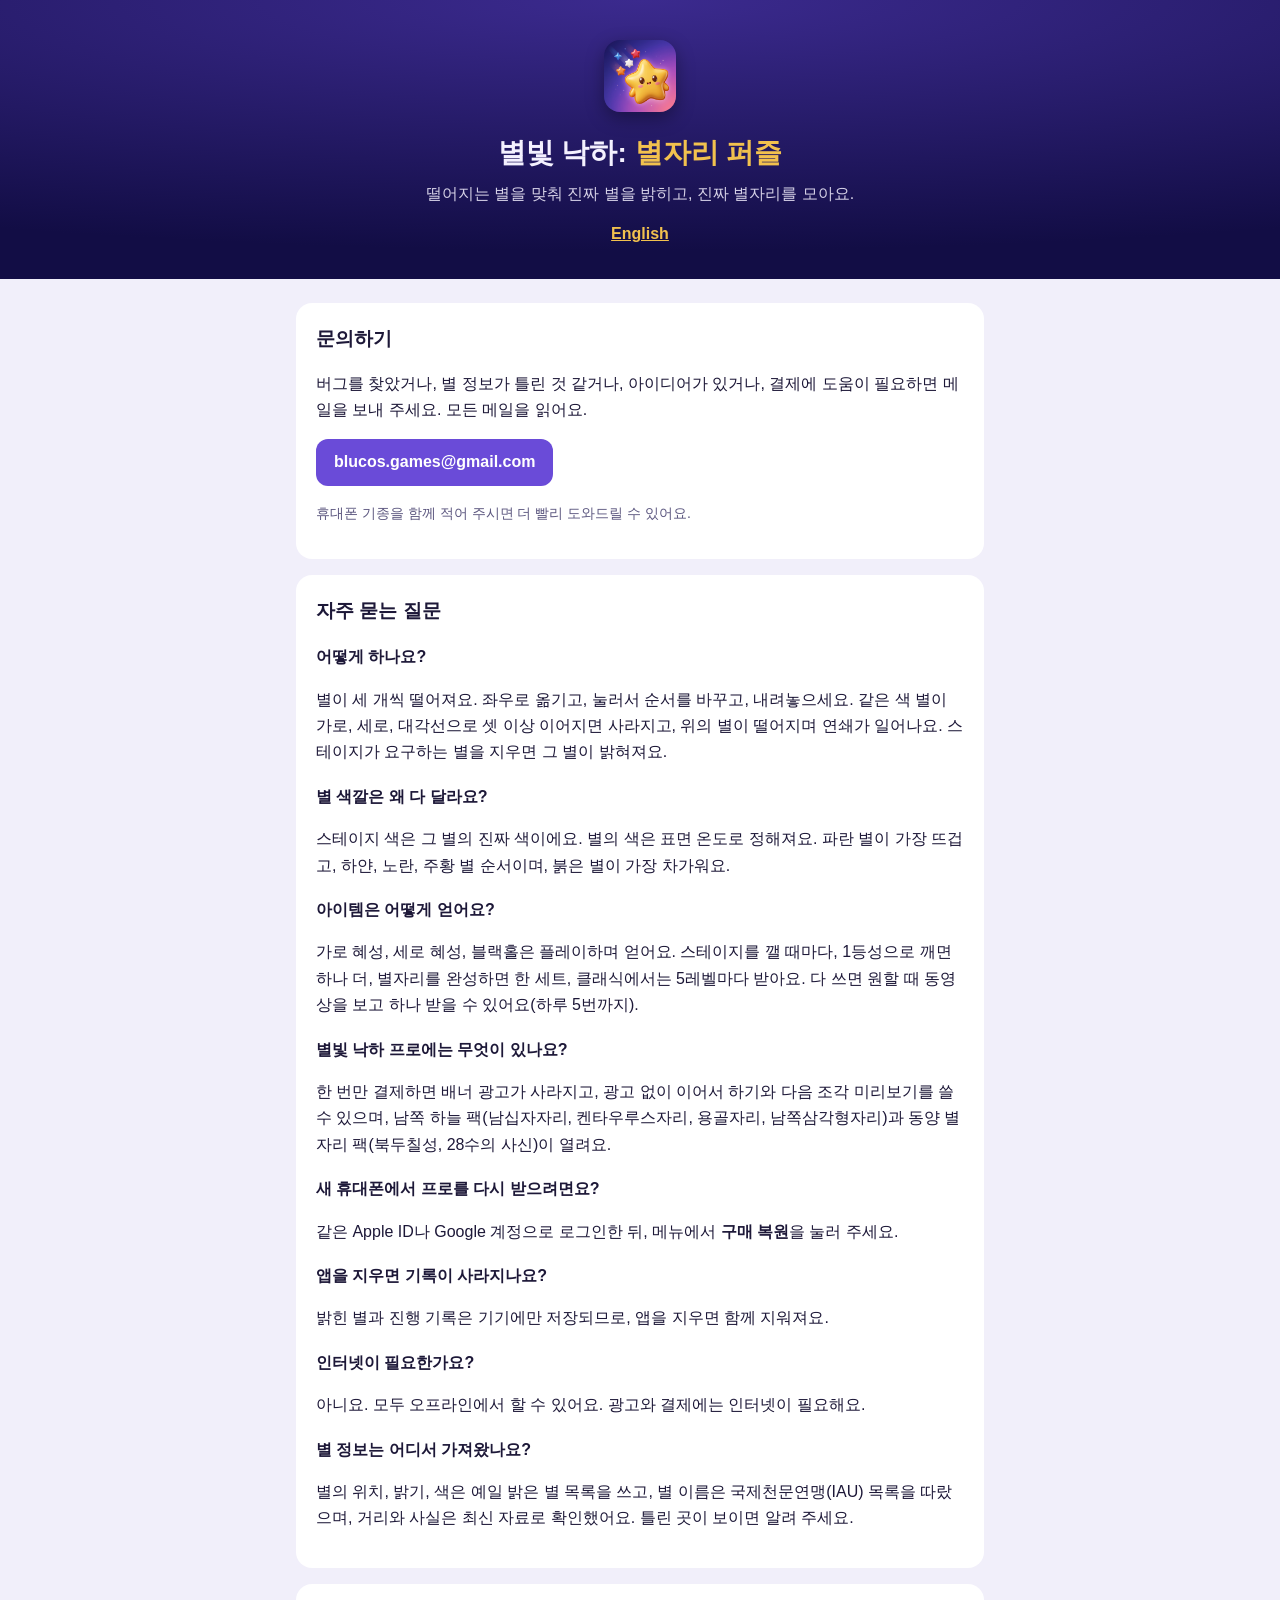
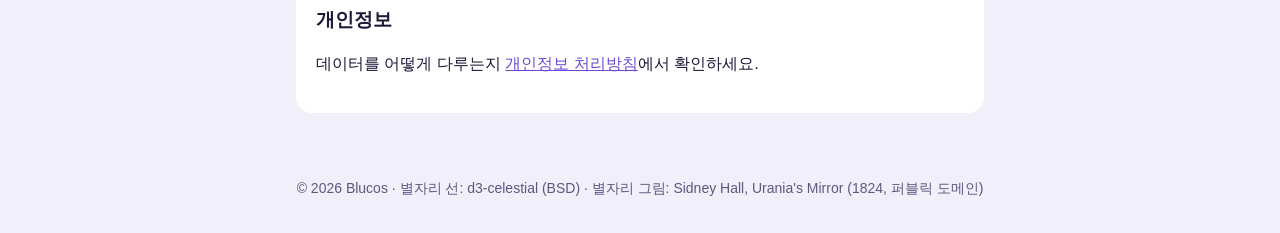
==== ko.html @ 7cfeb835 "Update support and privacy pages" ====
<!doctype html>
<html lang="ko">
<head>
  <meta charset="utf-8">
  <meta name="viewport" content="width=device-width, initial-scale=1">
  <title>별빛 낙하 — 도움말</title>
  <meta name="description" content="별빛 낙하: 별자리 퍼즐 도움말과 문의">
  <link rel="stylesheet" href="style.css">
</head>
<body>
  <header>
    <img src="icon.png" alt="">
    <h1>별빛 낙하: <span>별자리 퍼즐</span></h1>
    <p>떨어지는 별을 맞춰 진짜 별을 밝히고, 진짜 별자리를 모아요.</p>
    <nav class="lang"><a href="index.html">English</a></nav>
  </header>
  <main>
    <section>
      <h2>문의하기</h2>
      <p>버그를 찾았거나, 별 정보가 틀린 것 같거나, 아이디어가 있거나, 결제에 도움이 필요하면 메일을 보내 주세요. 모든 메일을 읽어요.</p>
      <p><a class="btn" href="mailto:blucos.games@gmail.com?subject=Starfall%20%EB%AC%B8%EC%9D%98">blucos.games@gmail.com</a></p>
      <p class="muted">휴대폰 기종을 함께 적어 주시면 더 빨리 도와드릴 수 있어요.</p>
    </section>

    <section>
      <h2>자주 묻는 질문</h2>
      <h3>어떻게 하나요?</h3>
      <p>별이 세 개씩 떨어져요. 좌우로 옮기고, 눌러서 순서를 바꾸고, 내려놓으세요. 같은 색 별이 가로, 세로, 대각선으로 셋 이상 이어지면 사라지고, 위의 별이 떨어지며 연쇄가 일어나요. 스테이지가 요구하는 별을 지우면 그 별이 밝혀져요.</p>
      <h3>별 색깔은 왜 다 달라요?</h3>
      <p>스테이지 색은 그 별의 진짜 색이에요. 별의 색은 표면 온도로 정해져요. 파란 별이 가장 뜨겁고, 하얀, 노란, 주황 별 순서이며, 붉은 별이 가장 차가워요.</p>
      <h3>아이템은 어떻게 얻어요?</h3>
      <p>가로 혜성, 세로 혜성, 블랙홀은 플레이하며 얻어요. 스테이지를 깰 때마다, 1등성으로 깨면 하나 더, 별자리를 완성하면 한 세트, 클래식에서는 5레벨마다 받아요. 다 쓰면 원할 때 동영상을 보고 하나 받을 수 있어요(하루 5번까지).</p>
      <h3>별빛 낙하 프로에는 무엇이 있나요?</h3>
      <p>한 번만 결제하면 배너 광고가 사라지고, 광고 없이 이어서 하기와 다음 조각 미리보기를 쓸 수 있으며, 남쪽 하늘 팩(남십자자리, 켄타우루스자리, 용골자리, 남쪽삼각형자리)과 동양 별자리 팩(북두칠성, 28수의 사신)이 열려요.</p>
      <h3>새 휴대폰에서 프로를 다시 받으려면요?</h3>
      <p>같은 Apple ID나 Google 계정으로 로그인한 뒤, 메뉴에서 <b>구매 복원</b>을 눌러 주세요.</p>
      <h3>앱을 지우면 기록이 사라지나요?</h3>
      <p>밝힌 별과 진행 기록은 기기에만 저장되므로, 앱을 지우면 함께 지워져요.</p>
      <h3>인터넷이 필요한가요?</h3>
      <p>아니요. 모두 오프라인에서 할 수 있어요. 광고와 결제에는 인터넷이 필요해요.</p>
      <h3>별 정보는 어디서 가져왔나요?</h3>
      <p>별의 위치, 밝기, 색은 예일 밝은 별 목록을 쓰고, 별 이름은 국제천문연맹(IAU) 목록을 따랐으며, 거리와 사실은 최신 자료로 확인했어요. 틀린 곳이 보이면 알려 주세요.</p>
    </section>

    <section>
      <h2>개인정보</h2>
      <p>데이터를 어떻게 다루는지 <a href="privacy-ko.html">개인정보 처리방침</a>에서 확인하세요.</p>
    </section>
  </main>
  <footer>© 2026 Blucos · 별자리 선: d3-celestial (BSD) · 별자리 그림: Sidney Hall, Urania's Mirror (1824, 퍼블릭 도메인)</footer>
</body>
</html>
---- style.css ----
:root {
  --ink: #1d1838;
  --muted: #5d5880;
  --bg: #f1effa;
  --card: #ffffff;
  --accent: #6a4bd8;
  --top: #120d45;
}
@media (prefers-color-scheme: dark) {
  :root {
    --ink: #ece9ff;
    --muted: #a9a3d6;
    --bg: #0b0a24;
    --card: #17153a;
    --accent: #ffd56b;
  }
}
* { box-sizing: border-box; }
body {
  margin: 0;
  font: 16px/1.65 -apple-system, BlinkMacSystemFont, "Apple SD Gothic Neo", "Segoe UI", sans-serif;
  color: var(--ink);
  background: var(--bg);
}
header {
  padding: 40px 16px 32px;
  color: #f4f1ff;
  background: radial-gradient(120% 90% at 50% 0%, #3b2a8e, var(--top));
  text-align: center;
}
header img { width: 72px; height: 72px; border-radius: 16px; box-shadow: 0 6px 18px rgba(0,0,0,.35); }
header h1 { margin: 10px 0 4px; font-size: 28px; }
header h1 span { color: #f2c14e; }
header p { margin: 0; color: rgba(244, 241, 255, 0.85); }
nav.lang { margin-top: 14px; }
nav.lang a { color: #f2c14e; font-weight: 600; }
main { max-width: 720px; margin: 0 auto; padding: 24px 16px 48px; }
section { margin-bottom: 16px; padding: 20px; border-radius: 16px; background: var(--card); }
h2 { margin: 0 0 8px; font-size: 19px; }
h3 { margin: 18px 0 4px; font-size: 16px; }
p, li { color: var(--ink); }
.muted { color: var(--muted); font-size: 14px; }
a { color: var(--accent); }
.btn {
  display: inline-block;
  padding: 10px 18px;
  border-radius: 12px;
  color: #fff;
  background: #6a4bd8;
  font-weight: 700;
  text-decoration: none;
}
footer { text-align: center; color: var(--muted); font-size: 14px; padding: 0 16px 32px; }
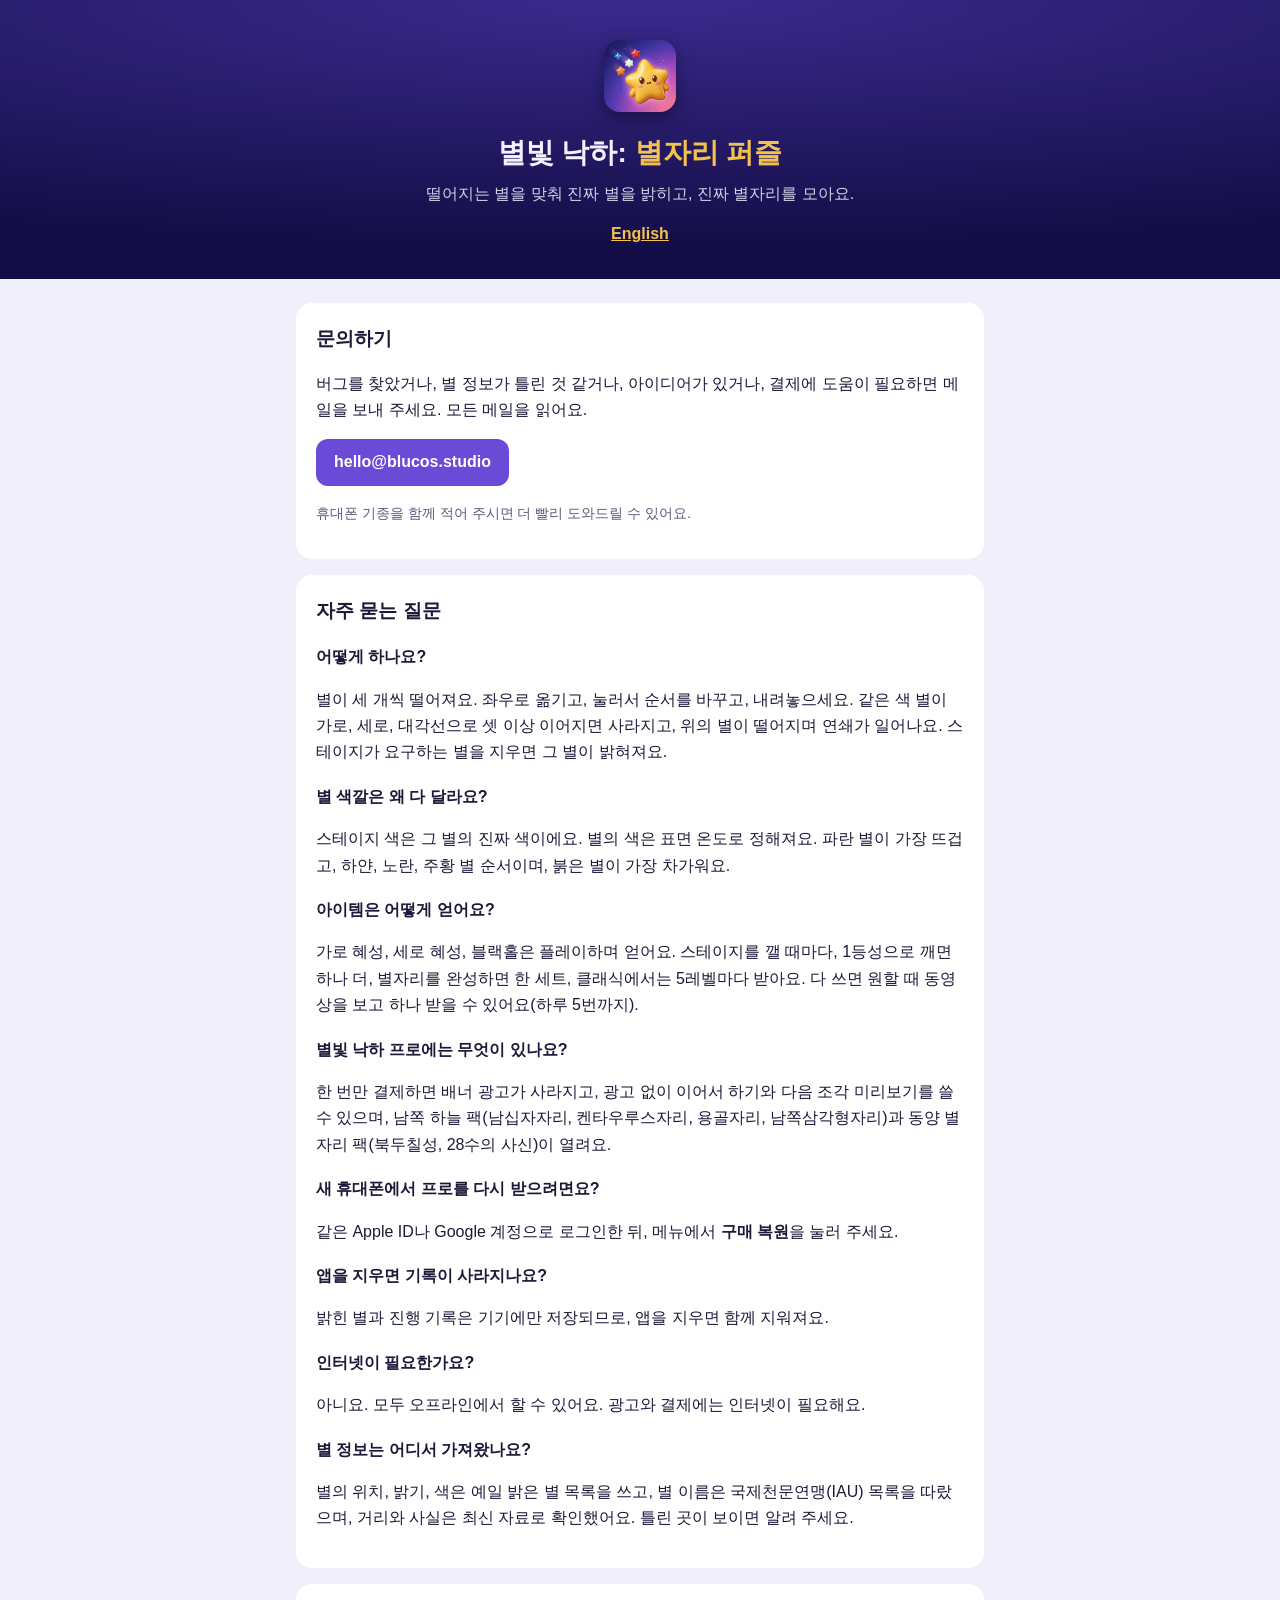
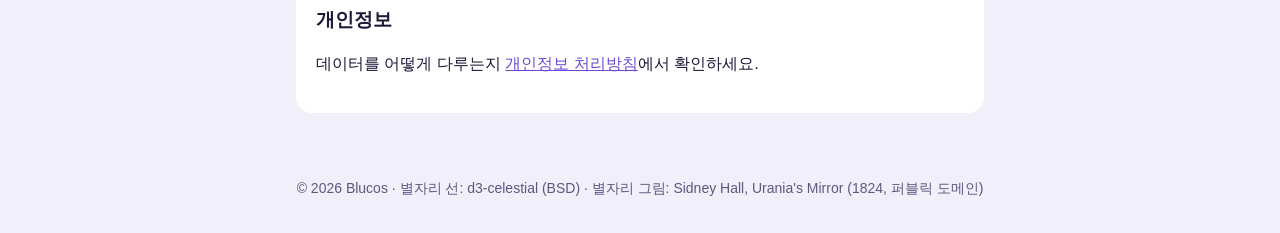
==== commit 07488845: "Update support and privacy pages" ====
--- a/ko.html
+++ b/ko.html
@@ -18,7 +18,7 @@
     <section>
       <h2>문의하기</h2>
       <p>버그를 찾았거나, 별 정보가 틀린 것 같거나, 아이디어가 있거나, 결제에 도움이 필요하면 메일을 보내 주세요. 모든 메일을 읽어요.</p>
-      <p><a class="btn" href="mailto:blucos.games@gmail.com?subject=Starfall%20%EB%AC%B8%EC%9D%98">blucos.games@gmail.com</a></p>
+      <p><a class="btn" href="mailto:hello@blucos.studio?subject=Starfall%20%EB%AC%B8%EC%9D%98">hello@blucos.studio</a></p>
       <p class="muted">휴대폰 기종을 함께 적어 주시면 더 빨리 도와드릴 수 있어요.</p>
     </section>
 
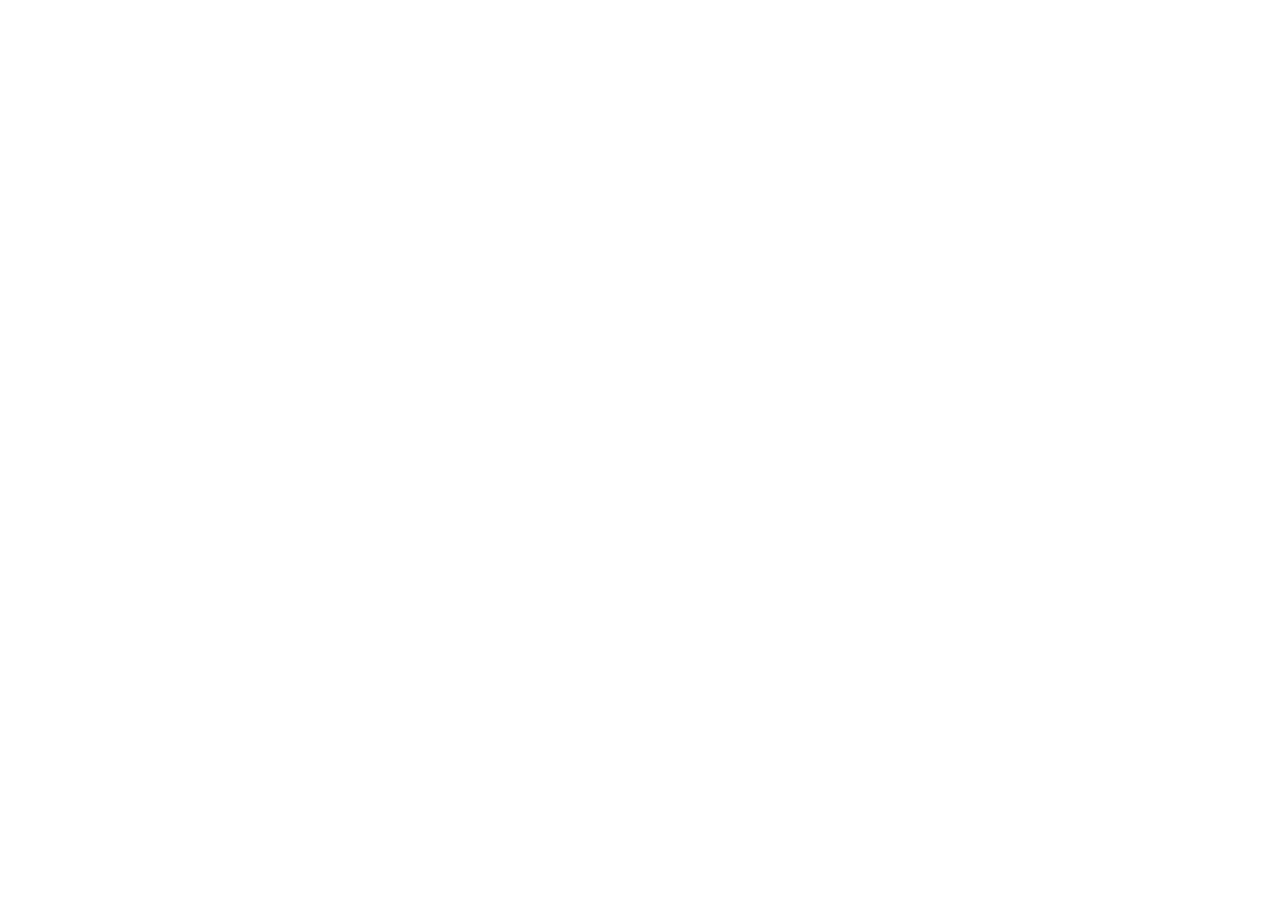
==== commit fa171bf2: "Pages moved to blucos.studio/games/starfall/: each page here now redirects to the same file there (s" ====
--- a/ko.html
+++ b/ko.html
@@ -3,50 +3,13 @@
 <head>
   <meta charset="utf-8">
   <meta name="viewport" content="width=device-width, initial-scale=1">
-  <title>별빛 낙하 — 도움말</title>
-  <meta name="description" content="별빛 낙하: 별자리 퍼즐 도움말과 문의">
-  <link rel="stylesheet" href="style.css">
+  <title>Blucos Games</title>
+  <link rel="canonical" href="https://blucos.studio/games/starfall/ko.html">
+  <meta name="robots" content="noindex">
+  <meta http-equiv="refresh" content="0; url=https://blucos.studio/games/starfall/ko.html">
+  <script>location.replace('https://blucos.studio/games/starfall/ko.html' + location.hash);</script>
 </head>
 <body>
-  <header>
-    <img src="icon.png" alt="">
-    <h1>별빛 낙하: <span>별자리 퍼즐</span></h1>
-    <p>떨어지는 별을 맞춰 진짜 별을 밝히고, 진짜 별자리를 모아요.</p>
-    <nav class="lang"><a href="index.html">English</a></nav>
-  </header>
-  <main>
-    <section>
-      <h2>문의하기</h2>
-      <p>버그를 찾았거나, 별 정보가 틀린 것 같거나, 아이디어가 있거나, 결제에 도움이 필요하면 메일을 보내 주세요. 모든 메일을 읽어요.</p>
-      <p><a class="btn" href="mailto:hello@blucos.studio?subject=Starfall%20%EB%AC%B8%EC%9D%98">hello@blucos.studio</a></p>
-      <p class="muted">휴대폰 기종을 함께 적어 주시면 더 빨리 도와드릴 수 있어요.</p>
-    </section>
-
-    <section>
-      <h2>자주 묻는 질문</h2>
-      <h3>어떻게 하나요?</h3>
-      <p>별이 세 개씩 떨어져요. 좌우로 옮기고, 눌러서 순서를 바꾸고, 내려놓으세요. 같은 색 별이 가로, 세로, 대각선으로 셋 이상 이어지면 사라지고, 위의 별이 떨어지며 연쇄가 일어나요. 스테이지가 요구하는 별을 지우면 그 별이 밝혀져요.</p>
-      <h3>별 색깔은 왜 다 달라요?</h3>
-      <p>스테이지 색은 그 별의 진짜 색이에요. 별의 색은 표면 온도로 정해져요. 파란 별이 가장 뜨겁고, 하얀, 노란, 주황 별 순서이며, 붉은 별이 가장 차가워요.</p>
-      <h3>아이템은 어떻게 얻어요?</h3>
-      <p>가로 혜성, 세로 혜성, 블랙홀은 플레이하며 얻어요. 스테이지를 깰 때마다, 1등성으로 깨면 하나 더, 별자리를 완성하면 한 세트, 클래식에서는 5레벨마다 받아요. 다 쓰면 원할 때 동영상을 보고 하나 받을 수 있어요(하루 5번까지).</p>
-      <h3>별빛 낙하 프로에는 무엇이 있나요?</h3>
-      <p>한 번만 결제하면 배너 광고가 사라지고, 광고 없이 이어서 하기와 다음 조각 미리보기를 쓸 수 있으며, 남쪽 하늘 팩(남십자자리, 켄타우루스자리, 용골자리, 남쪽삼각형자리)과 동양 별자리 팩(북두칠성, 28수의 사신)이 열려요.</p>
-      <h3>새 휴대폰에서 프로를 다시 받으려면요?</h3>
-      <p>같은 Apple ID나 Google 계정으로 로그인한 뒤, 메뉴에서 <b>구매 복원</b>을 눌러 주세요.</p>
-      <h3>앱을 지우면 기록이 사라지나요?</h3>
-      <p>밝힌 별과 진행 기록은 기기에만 저장되므로, 앱을 지우면 함께 지워져요.</p>
-      <h3>인터넷이 필요한가요?</h3>
-      <p>아니요. 모두 오프라인에서 할 수 있어요. 광고와 결제에는 인터넷이 필요해요.</p>
-      <h3>별 정보는 어디서 가져왔나요?</h3>
-      <p>별의 위치, 밝기, 색은 예일 밝은 별 목록을 쓰고, 별 이름은 국제천문연맹(IAU) 목록을 따랐으며, 거리와 사실은 최신 자료로 확인했어요. 틀린 곳이 보이면 알려 주세요.</p>
-    </section>
-
-    <section>
-      <h2>개인정보</h2>
-      <p>데이터를 어떻게 다루는지 <a href="privacy-ko.html">개인정보 처리방침</a>에서 확인하세요.</p>
-    </section>
-  </main>
-  <footer>© 2026 Blucos · 별자리 선: d3-celestial (BSD) · 별자리 그림: Sidney Hall, Urania's Mirror (1824, 퍼블릭 도메인)</footer>
+  <p>This page has moved to <a href="https://blucos.studio/games/starfall/ko.html">https://blucos.studio/games/starfall/ko.html</a></p>
 </body>
 </html>
